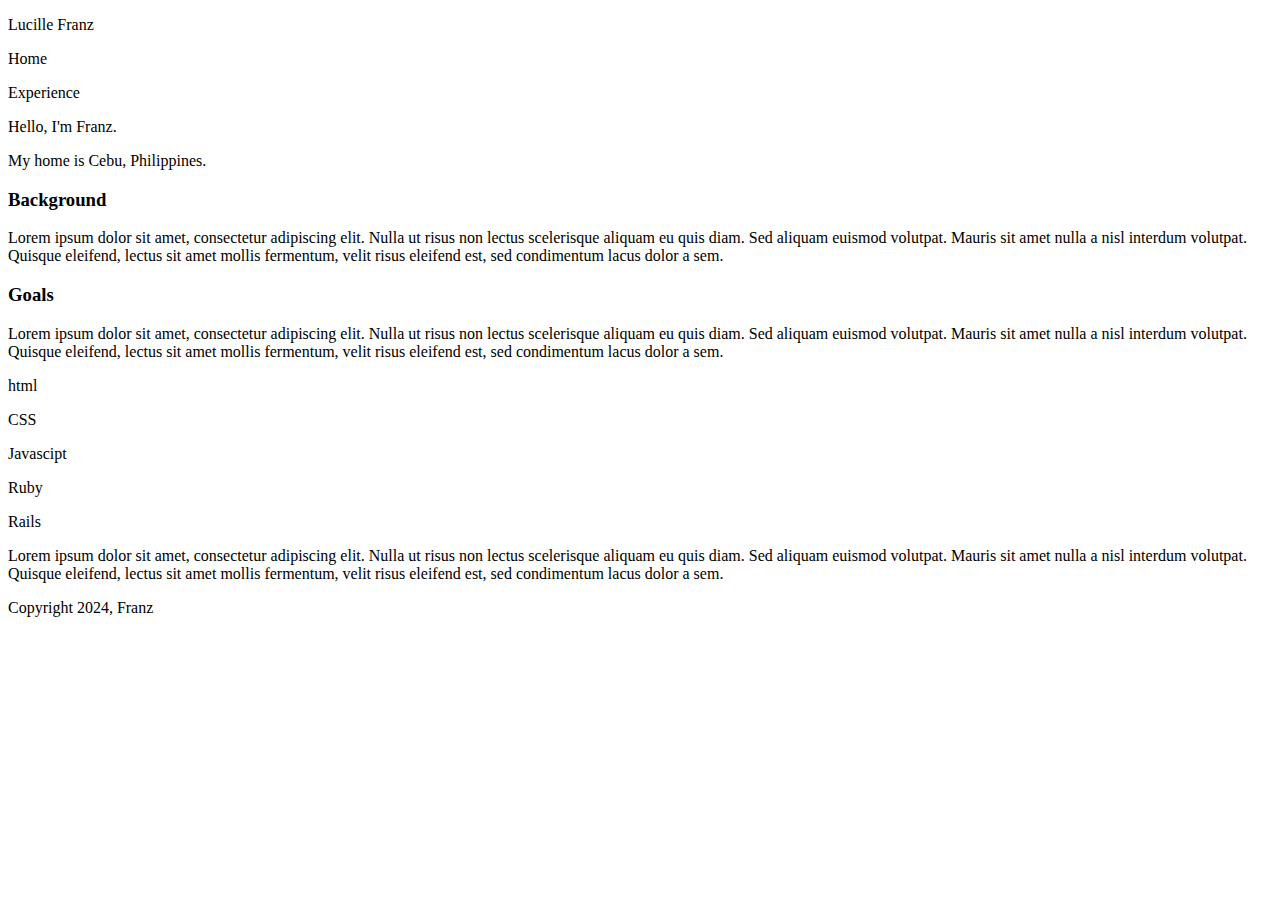
==== index.html @ 94d2f920 "Add content" ====
<!doctype html>
<html lang="en">
<head>
  <title>Franz's Profile</title>
  <link rel="stylesheet" href="styles.css">
</head>
</body>
  <nav>
    <p>Lucille Franz</p>
    <p>Home</p>
    <p>Experience</p>
  </nav>
  <main>
    <p>Hello, I'm Franz.</p>
    <p>My home is Cebu, Philippines.</p>
  </main>

  <section>
    <div>
      <h3>Background</h3>
      <p>Lorem ipsum dolor sit amet, consectetur adipiscing elit. Nulla ut risus non lectus scelerisque aliquam eu quis diam. Sed aliquam euismod volutpat. Mauris sit amet nulla a nisl interdum volutpat. Quisque eleifend, lectus sit amet mollis fermentum, velit risus eleifend est, sed condimentum lacus dolor a sem.</p>
    </div>
  </section>

  <section>
    <div>
      <h3>Goals</h3>
      <p>Lorem ipsum dolor sit amet, consectetur adipiscing elit. Nulla ut risus non lectus scelerisque aliquam eu quis diam. Sed aliquam euismod volutpat. Mauris sit amet nulla a nisl interdum volutpat. Quisque eleifend, lectus sit amet mollis fermentum, velit risus eleifend est, sed condimentum lacus dolor a sem.</p>
        <div>
          <p>html</p>
          <p>CSS</p>
          <p>Javascipt</p>
          <p>Ruby</p>
          <p>Rails</p>
        </div>
      <p>Lorem ipsum dolor sit amet, consectetur adipiscing elit. Nulla ut risus non lectus scelerisque aliquam eu quis diam. Sed aliquam euismod volutpat. Mauris sit amet nulla a nisl interdum volutpat. Quisque eleifend, lectus sit amet mollis fermentum, velit risus eleifend est, sed condimentum lacus dolor a sem.</p>
    </div>
  </section>

  <footer>
    <p>Copyright 2024, Franz</p>
  </footer>
 
</body>
  </html>
---- styles.css ----

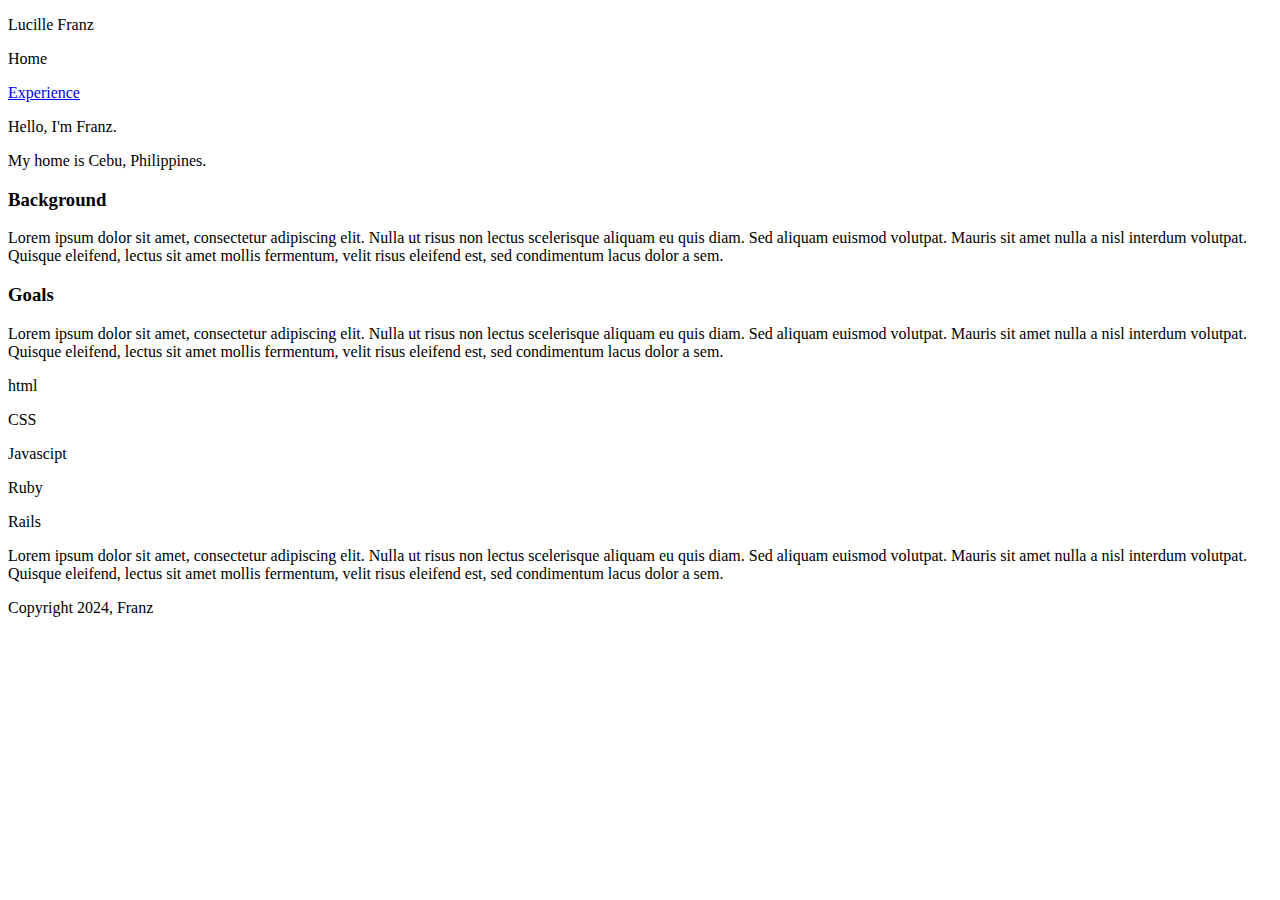
==== commit 5a19b92a: "Add new page" ====
--- a/index.html
+++ b/index.html
@@ -8,12 +8,11 @@
   <nav>
     <p>Lucille Franz</p>
     <p>Home</p>
-    <p>Experience</p>
+    <p><a href="treePortfolio/portfolio/experience.html">Experience</a></p>
   </nav>
   <main>
     <p>Hello, I'm Franz.</p>
     <p>My home is Cebu, Philippines.</p>
-  </main>
 
   <section>
     <div>
@@ -36,6 +35,7 @@
       <p>Lorem ipsum dolor sit amet, consectetur adipiscing elit. Nulla ut risus non lectus scelerisque aliquam eu quis diam. Sed aliquam euismod volutpat. Mauris sit amet nulla a nisl interdum volutpat. Quisque eleifend, lectus sit amet mollis fermentum, velit risus eleifend est, sed condimentum lacus dolor a sem.</p>
     </div>
   </section>
+  </main>
 
   <footer>
     <p>Copyright 2024, Franz</p>
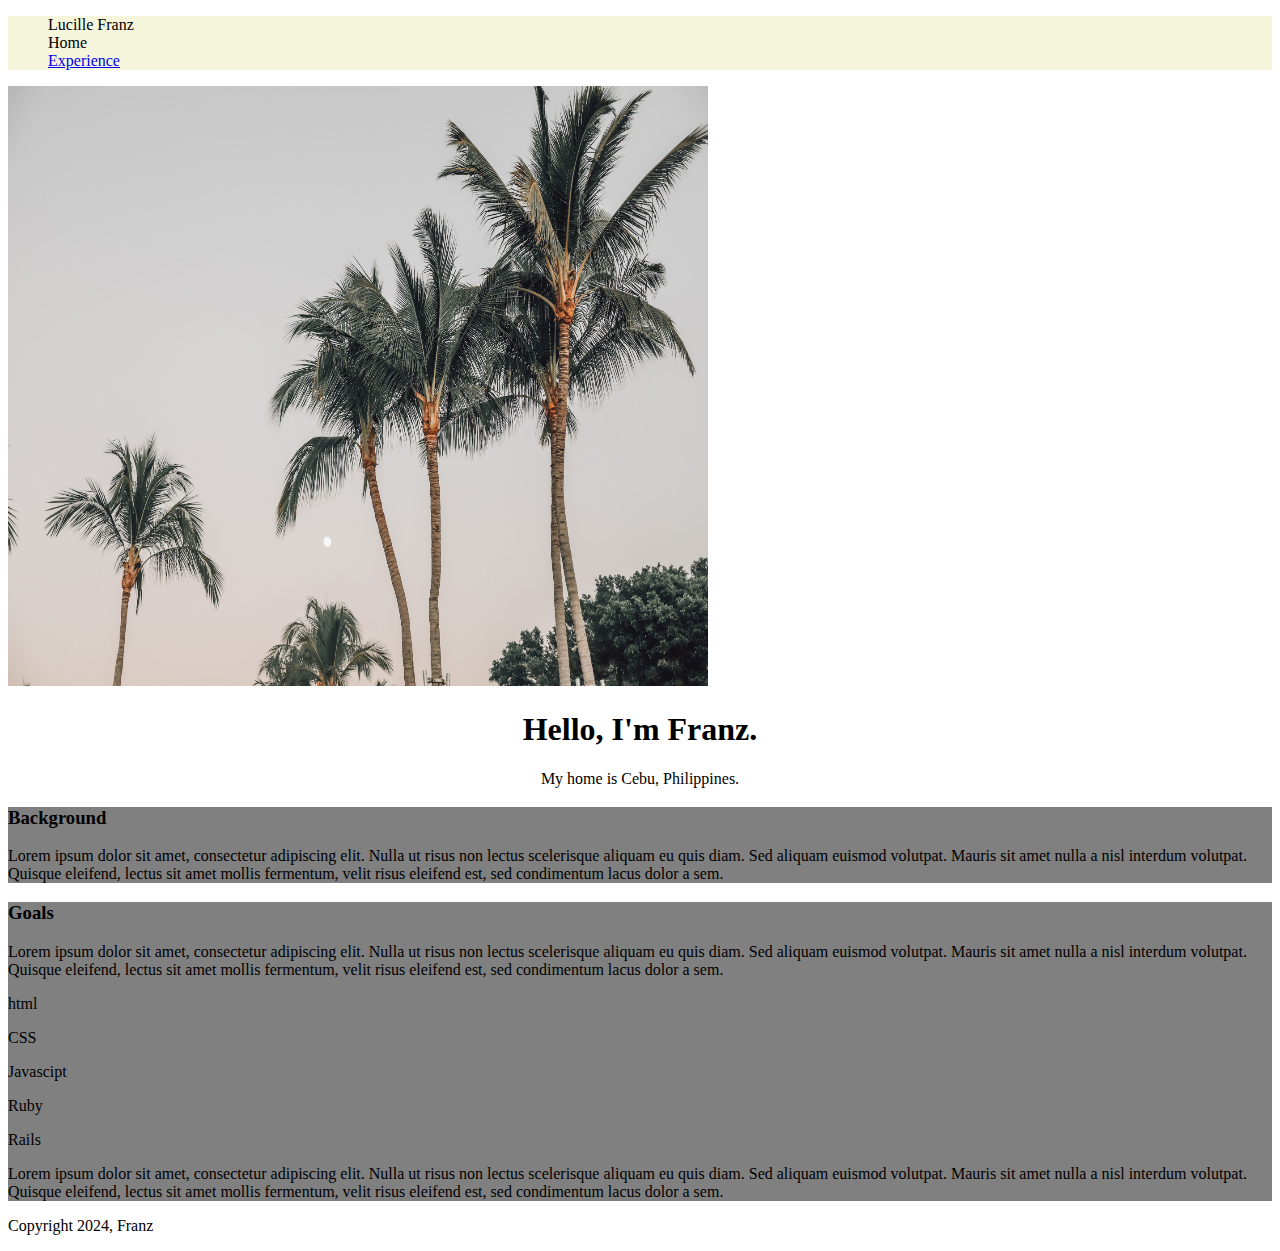
==== commit 1fa97fa5: "Improve html" ====
--- a/index.html
+++ b/index.html
@@ -5,41 +5,47 @@
   <link rel="stylesheet" href="styles.css">
 </head>
 </body>
-  <nav>
-    <p>Lucille Franz</p>
-    <p>Home</p>
-    <p><a href="treePortfolio/portfolio/experience.html">Experience</a></p>
-  </nav>
-  <main>
-    <p>Hello, I'm Franz.</p>
-    <p>My home is Cebu, Philippines.</p>
+    <nav> 
+      <div>
+        <ul>
+          <li>Lucille Franz</li>
+          <li>Home</li>
+          <li><a href="experience.html">Experience</a></li>
+        </ul>
+      </div>
+    </nav>
 
-  <section>
-    <div>
-      <h3>Background</h3>
-      <p>Lorem ipsum dolor sit amet, consectetur adipiscing elit. Nulla ut risus non lectus scelerisque aliquam eu quis diam. Sed aliquam euismod volutpat. Mauris sit amet nulla a nisl interdum volutpat. Quisque eleifend, lectus sit amet mollis fermentum, velit risus eleifend est, sed condimentum lacus dolor a sem.</p>
-    </div>
-  </section>
+    <header> <img src="images/coconutTrees.jpg">
+      <div> 
+        <h1>Hello, I'm Franz.</h1>
+        <p>My home is Cebu, Philippines.</p>
+      </div>
+    </header>
 
-  <section>
-    <div>
-      <h3>Goals</h3>
-      <p>Lorem ipsum dolor sit amet, consectetur adipiscing elit. Nulla ut risus non lectus scelerisque aliquam eu quis diam. Sed aliquam euismod volutpat. Mauris sit amet nulla a nisl interdum volutpat. Quisque eleifend, lectus sit amet mollis fermentum, velit risus eleifend est, sed condimentum lacus dolor a sem.</p>
-        <div>
-          <p>html</p>
-          <p>CSS</p>
-          <p>Javascipt</p>
-          <p>Ruby</p>
-          <p>Rails</p>
-        </div>
-      <p>Lorem ipsum dolor sit amet, consectetur adipiscing elit. Nulla ut risus non lectus scelerisque aliquam eu quis diam. Sed aliquam euismod volutpat. Mauris sit amet nulla a nisl interdum volutpat. Quisque eleifend, lectus sit amet mollis fermentum, velit risus eleifend est, sed condimentum lacus dolor a sem.</p>
-    </div>
-  </section>
-  </main>
+    <main>
+      <div class="background">
+        <h3>Background</h3>
+        <p>Lorem ipsum dolor sit amet, consectetur adipiscing elit. Nulla ut risus non lectus scelerisque aliquam eu quis diam. Sed aliquam euismod volutpat. Mauris sit amet nulla a nisl interdum volutpat. Quisque eleifend, lectus sit amet mollis fermentum, velit risus eleifend est, sed condimentum lacus dolor a sem.</p>
+      </div>
 
-  <footer>
-    <p>Copyright 2024, Franz</p>
-  </footer>
+      <div class="goals">
+        <h3>Goals</h3>
+        <p>Lorem ipsum dolor sit amet, consectetur adipiscing elit. Nulla ut risus non lectus scelerisque aliquam eu quis diam. Sed aliquam euismod volutpat. Mauris sit amet nulla a nisl interdum volutpat. Quisque eleifend, lectus sit amet mollis fermentum, velit risus eleifend est, sed condimentum lacus dolor a sem.</p>
+          <div>
+            <p>html</p>
+            <p>CSS</p>
+            <p>Javascipt</p>
+            <p>Ruby</p>
+            <p>Rails</p>
+          </div>
+        <p>Lorem ipsum dolor sit amet, consectetur adipiscing elit. Nulla ut risus non lectus scelerisque aliquam eu quis diam. Sed aliquam euismod volutpat. Mauris sit amet nulla a nisl interdum volutpat. Quisque eleifend, lectus sit amet mollis fermentum, velit risus eleifend est, sed condimentum lacus dolor a sem.</p>
+      </div>
+     
+    </main>
+
+    <footer>
+      <p>Copyright 2024, Franz</p>
+    </footer>
  
 </body>
   </html>
--- a/styles.css
+++ b/styles.css
@@ -1,3 +1,23 @@
+nav ul {
+    list-style-type:  none;
+    background-color: beige;
+  
+}
 
-    
-  
+header img {
+    height: 600px;
+    width: 700px;
+
+}
+
+header h1 {
+    text-align: center;
+}
+
+header p {
+    text-align: center;
+}
+
+.background, .goals {
+    background-color: grey;
+}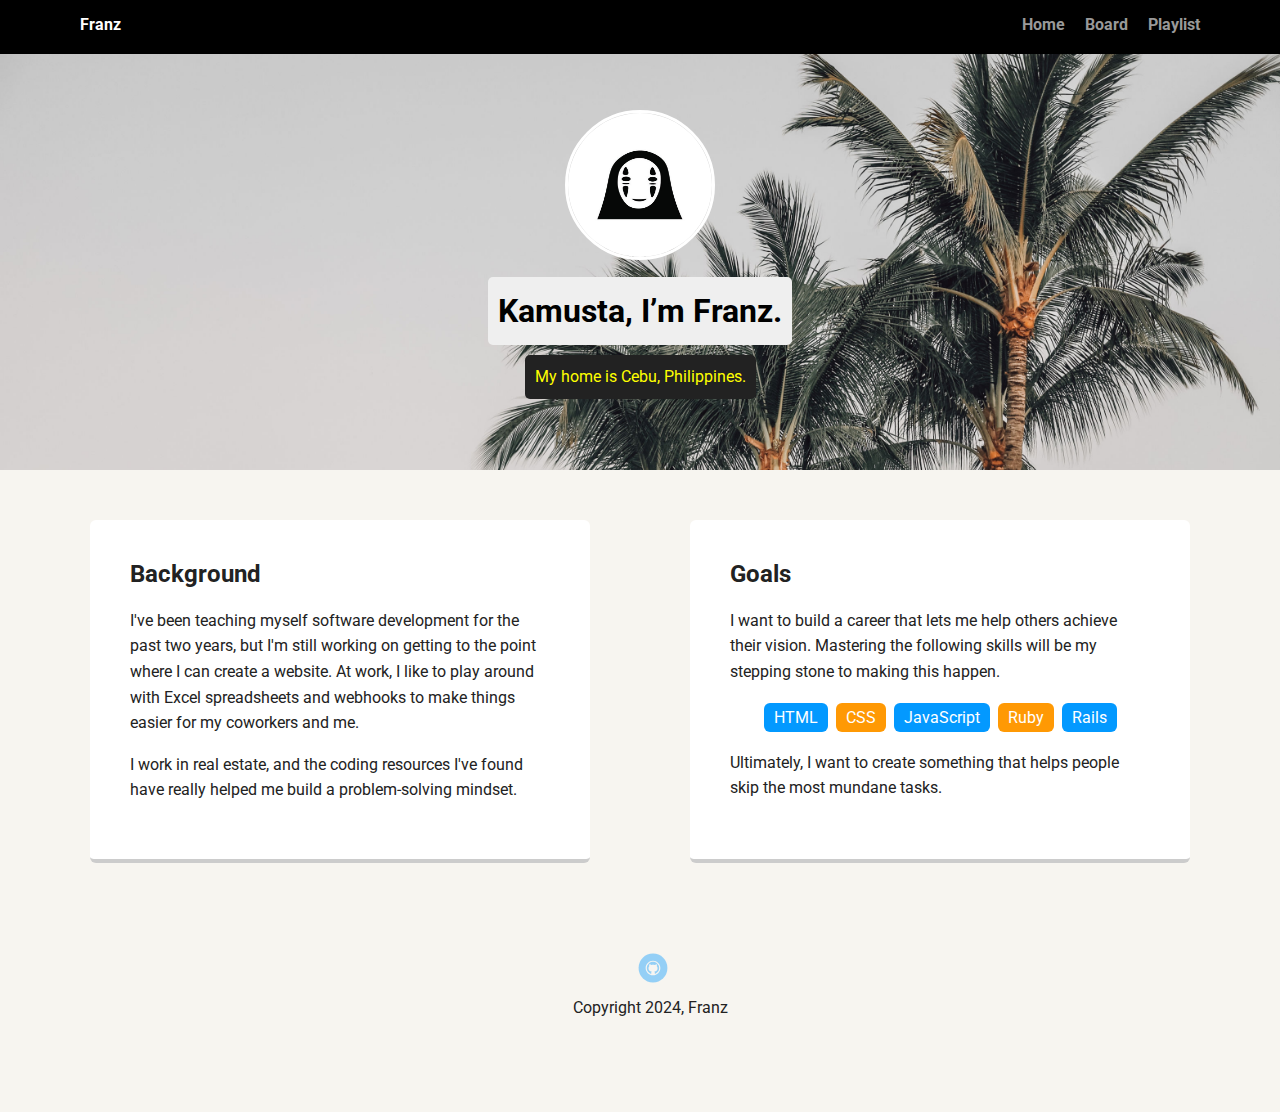
==== commit accbda17: "Add, remove files" ====
--- a/index.html
+++ b/index.html
@@ -1,51 +1,54 @@
 <!doctype html>
 <html lang="en">
 <head>
-  <title>Franz's Profile</title>
+  <meta charset="utf-8">
+  <title>Jane Smith's Profile</title>
+  <meta name="viewport" content="width=device-width, initial-scale=1.0">
   <link rel="stylesheet" href="styles.css">
-</head>
-</body>
-    <nav> 
-      <div>
-        <ul>
-          <li>Lucille Franz</li>
-          <li>Home</li>
-          <li><a href="experience.html">Experience</a></li>
+  <link href="https://fonts.googleapis.com/css?family=Muli%7CRoboto:400,300,500,700,900" rel="stylesheet"></head>
+  <body>
+
+    <div class="main-nav">
+        <ul class="nav">
+          <li class="name">Franz</li>
+          <li><a href="#">Home</a></li>
+          <li><a href="board.html">Board</a></li>
+          <li><a href="playlist.html">Playlist</a></li>
         </ul>
-      </div>
-    </nav>
+    </div>
 
-    <header> <img src="images/coconutTrees.jpg">
-      <div> 
-        <h1>Hello, I'm Franz.</h1>
-        <p>My home is Cebu, Philippines.</p>
-      </div>
+    <header>
+      <img src="images/profile pic.jpg" alt="The character ghost in Spirited Away" class="profile-image">
+      <h1 class="tag name">Kamusta, I’m Franz.</h1>
+      <p class="tag location">My home is Cebu, Philippines.</p>
     </header>
 
-    <main>
-      <div class="background">
-        <h3>Background</h3>
-        <p>Lorem ipsum dolor sit amet, consectetur adipiscing elit. Nulla ut risus non lectus scelerisque aliquam eu quis diam. Sed aliquam euismod volutpat. Mauris sit amet nulla a nisl interdum volutpat. Quisque eleifend, lectus sit amet mollis fermentum, velit risus eleifend est, sed condimentum lacus dolor a sem.</p>
-      </div>
+    <main class="flex">
+      <div class="card">
+        <h2>Background</h2>
+        <p>I've been teaching myself software development for the past two years, but I'm still working on getting to the point where I can create a website. At work, I like to play around with Excel spreadsheets and webhooks to make things easier for my coworkers and me.</p>
+        <p>I work in real estate, and the coding resources I've found have really helped me build a problem-solving mindset.</p>
+      </div> 
 
-      <div class="goals">
-        <h3>Goals</h3>
-        <p>Lorem ipsum dolor sit amet, consectetur adipiscing elit. Nulla ut risus non lectus scelerisque aliquam eu quis diam. Sed aliquam euismod volutpat. Mauris sit amet nulla a nisl interdum volutpat. Quisque eleifend, lectus sit amet mollis fermentum, velit risus eleifend est, sed condimentum lacus dolor a sem.</p>
-          <div>
-            <p>html</p>
-            <p>CSS</p>
-            <p>Javascipt</p>
-            <p>Ruby</p>
-            <p>Rails</p>
-          </div>
-        <p>Lorem ipsum dolor sit amet, consectetur adipiscing elit. Nulla ut risus non lectus scelerisque aliquam eu quis diam. Sed aliquam euismod volutpat. Mauris sit amet nulla a nisl interdum volutpat. Quisque eleifend, lectus sit amet mollis fermentum, velit risus eleifend est, sed condimentum lacus dolor a sem.</p>
-      </div>
-     
+      <div class="card">
+        <h2>Goals</h2>
+        <p>I want to build a career that lets me help others achieve their vision. Mastering the following skills will be my stepping stone to making this happen.</p>
+        <ul class="skills">
+          <li>HTML</li>
+          <li>CSS</li>
+          <li>JavaScript</li>
+          <li>Ruby</li>
+          <li>Rails</li>
+        </ul>
+        <p>Ultimately, I want to create something that helps people skip the most mundane tasks.</p>
+      </div> 
+
     </main>
-
     <footer>
-      <p>Copyright 2024, Franz</p>
+      <ul>
+        <li><a href="https://github.com/Lucille7100/portfolio" class="social github">Github</a></li>
+      </ul>
+      <p class="copyright">Copyright 2024, Franz</p>
     </footer>
- 
-</body>
+  </body>
   </html>
--- a/styles.css
+++ b/styles.css
@@ -1,23 +1,225 @@
-nav ul {
-    list-style-type:  none;
-    background-color: beige;
-  
-}
+/* Global Layout Set-up */
+* { 
+    box-sizing: border-box;
+  }
+    
+  body {
+    margin: 0;
+    padding: 0;
+    text-align: center;
+    font-family: 'Roboto', sans-serif;
+    color: #222;
+    background: #f7f5f0;
+  }
+  /* Link Styles */
+  
+  a {
+    text-decoration: none;
+    color: #999;
+  }
+  a:hover {
+    color: #6633ff;
+  }
+  
+  /* Section Styles */
+  
+  .main-nav {
+    width: 100%;
+    background: black;
+    min-height: 30px;
+    padding: 10px;
+    position: fixed;
+    text-align: center;
+  }
 
-header img {
-    height: 600px;
-    width: 700px;
+  .main-nav-board {    
+    width: 100%;
+    background: beige;
+    min-height: 30px;
+    padding: 10px;
+    position: fixed;
+    text-align:left;
+  }
+  
+  .nav-board {
+    display: flex;
+    justify-content: space-between;
+    font-weight: 700;
+    list-style-type: none;
+    margin: 0 auto;
+    padding: 0;
+  }
+  .board-li a {
+    color:  black;
+  }
+  
+  .nav {
+    display: flex;
+    justify-content: space-around;
+    font-weight: 700;
+    list-style-type: none;
+    margin: 0 auto;
+    padding: 0;
+  }
+  
+  .nav .name {
+      display: block;
+      margin-right: auto;
+      color: white;
+  }
+  .nav li {
+    padding: 5px 10px 10px 10px;
+  }
+  .nav a {
+    transition: all .5s;
+  }
+  .nav a:hover {
+    color: white
+  }
+  
+  header {
+    text-align: center;
+    background: url('images/coconutTrees.jpg') no-repeat top center ;
+    background-size: cover;
+    overflow: hidden;
+    padding-top: 60px;
+  }
+  header {
+    line-height: 1.5;
+  }
+  header .profile-image {
+    margin-top: 50px;
+    width: 150px;
+    height: 150px;
+    border-radius: 50%;
+    border: 3px solid white;
+    transition: all .5s;
+  }
+  header .profile-image:hover {
+    transform: scale(1.2) rotate(5deg);
+  }
+  .tag {
+    background-color: #efefef;
+    color: black;
+    padding: 10px;
+    border-radius: 5px;
+    display: table;
+    margin: 10px auto;
+  } 
+  .location {
+    background-color: #222;
+    color: yellow;
+  }
+  .card {
+    margin: 30px;
+    padding: 20px 40px 40px;
+    max-width: 500px;
+    text-align: left;
+    background: #fff;
+    border-bottom: 4px solid #ccc;
+    border-radius: 6px;
+    transition: all .5s;
+  }
+  .card:hover {
+    border-color: #ff99ff;
+  }
+  
+  ul.skills {
+    padding: 0;
+    text-align: center;
+  }
+  
+  .skills li {
+    border-radius: 6px;
+    display: inline-block;
+    background: #ff9904;
+    color: white;
+    padding: 5px 10px;
+    margin: 2px;
+  }
+  
+  .skills li:nth-child(odd) {
+    background: #0399ff;
+  }
+  
+  footer {
+    width: 100%;
+    min-height: 30px;
+    padding: 20px 0 40px 20px;
+  }
+  
+  footer .copyright {
+    top: -8px;
+    font-size: .75em;
+  }
+  
+  footer ul {
+    list-style-type: none;
+    margin: 0;
+    padding: 0;
+  }
+  
+  footer ul li {
+    display: inline-block;
+  }
+  
+  a.social {
+    display: inline-block;
+    text-indent: -9999px;
+    margin-left: 5px;
+    width: 30px;
+    height: 30px;
+    background-size: 30px 30px;
+    opacity: .4;
+    transition: all .5s;
+  }
 
-}
-
-header h1 {
-    text-align: center;
-}
-
-header p {
-    text-align: center;
-}
-
-.background, .goals {
-    background-color: grey;
-}+  a.github {
+    background-image: url(images/github.svg);
+  }
+  a.social:hover {
+    opacity: 1;
+  }
+  .clearfix {
+    clear: both;
+  }
+  
+  /* Styles for larger screens */
+  @media screen and (min-width: 720px) {
+    
+    .flex {
+        display: -ms-flexbox;      /* TWEENER - IE 10 */
+        display: flex; 
+        max-width: 1200px;
+        -ms-flex-pack: distribute;
+        justify-content: space-around;
+        margin: 0 auto;
+    }
+  
+    header {
+      min-height: 470px;
+    }
+  
+    .nav {
+      max-width: 1200px;
+      padding: 0 30px;
+    }
+  
+  
+    main {
+      padding-top: 20px;
+    }
+  
+    main p {
+      line-height: 1.6em;
+    }
+  
+    footer {
+      font-size: 1.3em;
+      max-width: 1200px;
+      margin: 40px auto;
+    }
+  
+  }
+  
+  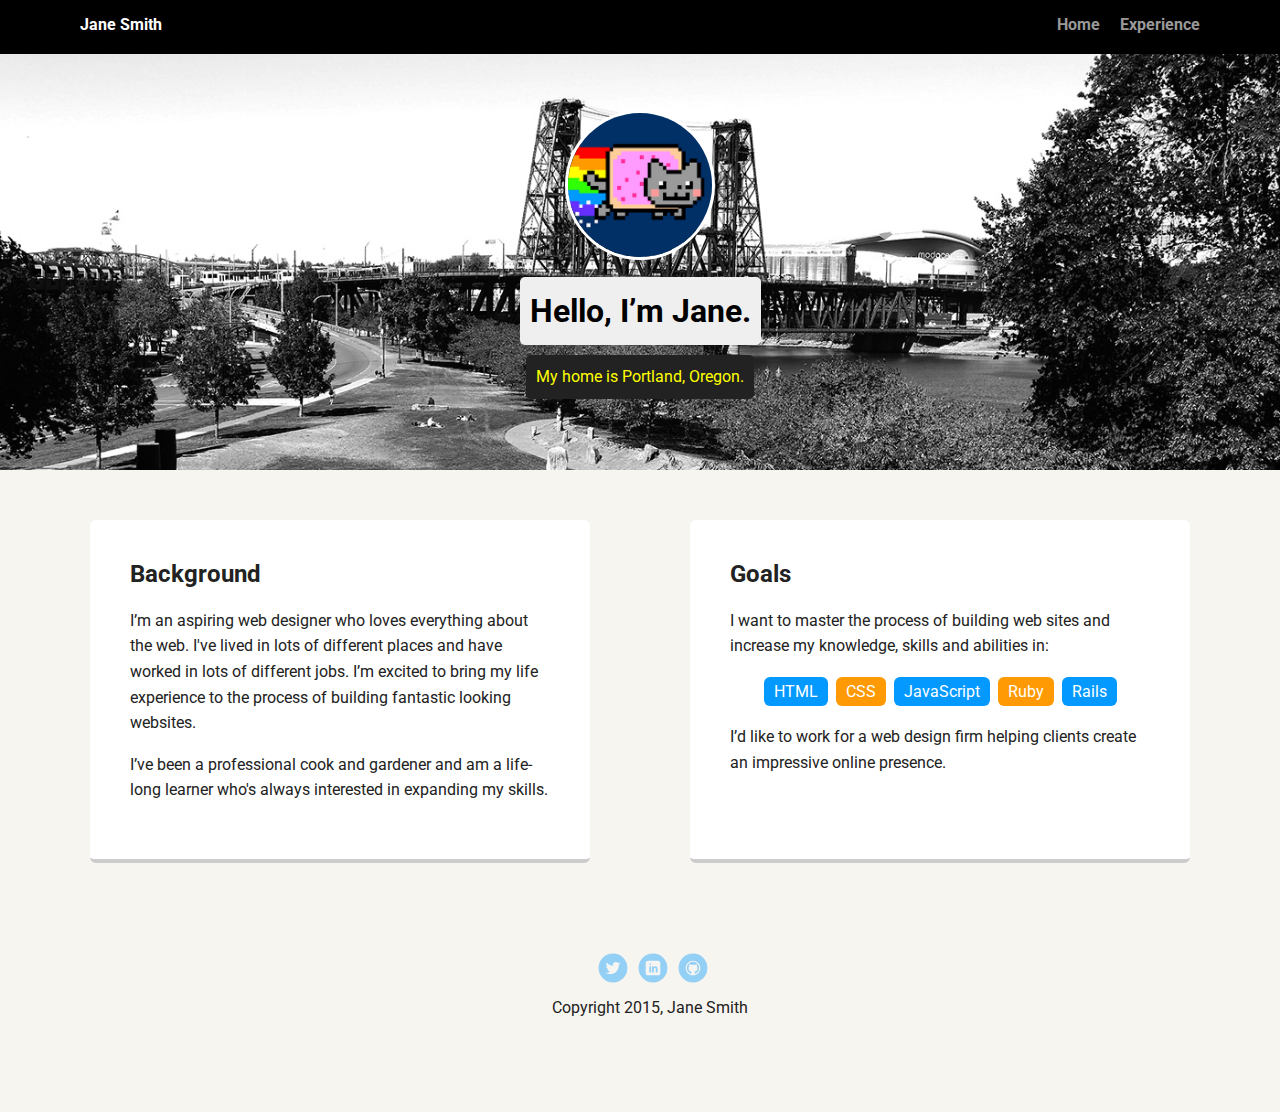
==== commit a0ebf57a: "Reset files" ====
--- a/index.html
+++ b/index.html
@@ -10,29 +10,28 @@
 
     <div class="main-nav">
         <ul class="nav">
-          <li class="name">Franz</li>
+          <li class="name">Jane Smith</li>
           <li><a href="#">Home</a></li>
-          <li><a href="board.html">Board</a></li>
-          <li><a href="playlist.html">Playlist</a></li>
+          <li><a href="#">Experience</a></li>
         </ul>
     </div>
 
     <header>
-      <img src="images/profile pic.jpg" alt="The character ghost in Spirited Away" class="profile-image">
-      <h1 class="tag name">Kamusta, I’m Franz.</h1>
-      <p class="tag location">My home is Cebu, Philippines.</p>
+      <img src="images/me.png" alt="Drawing of Jane Smith" class="profile-image">
+      <h1 class="tag name">Hello, I’m Jane.</h1>
+      <p class="tag location">My home is Portland, Oregon.</p>
     </header>
 
     <main class="flex">
       <div class="card">
         <h2>Background</h2>
-        <p>I've been teaching myself software development for the past two years, but I'm still working on getting to the point where I can create a website. At work, I like to play around with Excel spreadsheets and webhooks to make things easier for my coworkers and me.</p>
-        <p>I work in real estate, and the coding resources I've found have really helped me build a problem-solving mindset.</p>
+        <p>I’m an aspiring web designer who loves everything about the web. I've lived in lots of different places and have worked in lots of different jobs. I’m excited to bring my life experience to the process of building fantastic looking websites.</p>
+        <p>I’ve been a professional cook and gardener and am a life-long learner who's always interested in expanding my skills.</p>
       </div> 
 
       <div class="card">
         <h2>Goals</h2>
-        <p>I want to build a career that lets me help others achieve their vision. Mastering the following skills will be my stepping stone to making this happen.</p>
+        <p>I want to master the process of building web sites and increase my knowledge, skills and abilities in:</p>
         <ul class="skills">
           <li>HTML</li>
           <li>CSS</li>
@@ -40,15 +39,17 @@
           <li>Ruby</li>
           <li>Rails</li>
         </ul>
-        <p>Ultimately, I want to create something that helps people skip the most mundane tasks.</p>
+        <p>I’d like to work for a web design firm helping clients create an impressive online presence.</p>
       </div> 
 
     </main>
     <footer>
       <ul>
-        <li><a href="https://github.com/Lucille7100/portfolio" class="social github">Github</a></li>
+        <li><a href="#" class="social twitter">Twitter</a></li>
+        <li><a href="#" class="social linkedin">LinkedIn</a></li>
+        <li><a href="#" class="social github">Github</a></li>
       </ul>
-      <p class="copyright">Copyright 2024, Franz</p>
+      <p class="copyright">Copyright 2015, Jane Smith</p>
     </footer>
   </body>
   </html>
--- a/styles.css
+++ b/styles.css
@@ -1,225 +1,207 @@
 /* Global Layout Set-up */
 * { 
-    box-sizing: border-box;
-  }
-    
-  body {
-    margin: 0;
-    padding: 0;
-    text-align: center;
-    font-family: 'Roboto', sans-serif;
-    color: #222;
-    background: #f7f5f0;
-  }
-  /* Link Styles */
+  box-sizing: border-box;
+}
   
-  a {
-    text-decoration: none;
-    color: #999;
-  }
-  a:hover {
-    color: #6633ff;
-  }
+body {
+  margin: 0;
+  padding: 0;
+  text-align: center;
+  font-family: 'Roboto', sans-serif;
+  color: #222;
+  background: #f7f5f0;
+}
+/* Link Styles */
+
+a {
+  text-decoration: none;
+  color: #999;
+}
+a:hover {
+  color: #6633ff;
+}
+
+/* Section Styles */
+
+.main-nav {
+  width: 100%;
+  background: black;
+  min-height: 30px;
+  padding: 10px;
+  position: fixed;
+  text-align: center;
+}
+.nav {
+  display: flex;
+  justify-content: space-around;
+  font-weight: 700;
+  list-style-type: none;
+  margin: 0 auto;
+  padding: 0;
+}
+
+.nav .name {
+    display: block;
+    margin-right: auto;
+    color: white;
+}
+.nav li {
+  padding: 5px 10px 10px 10px;
+}
+.nav a {
+  transition: all .5s;
+}
+.nav a:hover {
+  color: white
+}
+
+header {
+  text-align: center;
+  background: url('images/portland.jpg') no-repeat top center ;
+  background-size: cover;
+  overflow: hidden;
+  padding-top: 60px;
+}
+header {
+  line-height: 1.5;
+}
+header .profile-image {
+  margin-top: 50px;
+  width: 150px;
+  height: 150px;
+  border-radius: 50%;
+  border: 3px solid white;
+  transition: all .5s;
+}
+header .profile-image:hover {
+  transform: scale(1.2) rotate(5deg);
+}
+.tag {
+  background-color: #efefef;
+  color: black;
+  padding: 10px;
+  border-radius: 5px;
+  display: table;
+  margin: 10px auto;
+} 
+.location {
+  background-color: #222;
+  color: yellow;
+}
+.card {
+  margin: 30px;
+  padding: 20px 40px 40px;
+  max-width: 500px;
+  text-align: left;
+  background: #fff;
+  border-bottom: 4px solid #ccc;
+  border-radius: 6px;
+  transition: all .5s;
+}
+.card:hover {
+  border-color: #ff99ff;
+}
+
+ul.skills {
+  padding: 0;
+  text-align: center;
+}
+
+.skills li {
+  border-radius: 6px;
+  display: inline-block;
+  background: #ff9904;
+  color: white;
+  padding: 5px 10px;
+  margin: 2px;
+}
+
+.skills li:nth-child(odd) {
+  background: #0399ff;
+}
+
+footer {
+  width: 100%;
+  min-height: 30px;
+  padding: 20px 0 40px 20px;
+}
+
+footer .copyright {
+  top: -8px;
+  font-size: .75em;
+}
+
+footer ul {
+  list-style-type: none;
+  margin: 0;
+  padding: 0;
+}
+
+footer ul li {
+  display: inline-block;
+}
+
+a.social {
+  display: inline-block;
+  text-indent: -9999px;
+  margin-left: 5px;
+  width: 30px;
+  height: 30px;
+  background-size: 30px 30px;
+  opacity: .4;
+  transition: all .5s;
+}
+a.twitter {
+  background-image: url(images/twitter.svg);
+}
+a.linkedin {
+  background-image: url(images/linkedin.svg);
+}
+a.github {
+  background-image: url(images/github.svg);
+}
+a.social:hover {
+  opacity: 1;
+}
+.clearfix {
+  clear: both;
+}
+
+/* Styles for larger screens */
+@media screen and (min-width: 720px) {
   
-  /* Section Styles */
-  
-  .main-nav {
-    width: 100%;
-    background: black;
-    min-height: 30px;
-    padding: 10px;
-    position: fixed;
-    text-align: center;
-  }
-
-  .main-nav-board {    
-    width: 100%;
-    background: beige;
-    min-height: 30px;
-    padding: 10px;
-    position: fixed;
-    text-align:left;
-  }
-  
-  .nav-board {
-    display: flex;
-    justify-content: space-between;
-    font-weight: 700;
-    list-style-type: none;
-    margin: 0 auto;
-    padding: 0;
-  }
-  .board-li a {
-    color:  black;
-  }
-  
+  .flex {
+      display: -ms-flexbox;      /* TWEENER - IE 10 */
+      display: flex; 
+      max-width: 1200px;
+      -ms-flex-pack: distribute;
+      justify-content: space-around;
+      margin: 0 auto;
+  }
+
+  header {
+    min-height: 470px;
+  }
+
   .nav {
-    display: flex;
-    justify-content: space-around;
-    font-weight: 700;
-    list-style-type: none;
-    margin: 0 auto;
-    padding: 0;
-  }
-  
-  .nav .name {
-      display: block;
-      margin-right: auto;
-      color: white;
-  }
-  .nav li {
-    padding: 5px 10px 10px 10px;
-  }
-  .nav a {
-    transition: all .5s;
-  }
-  .nav a:hover {
-    color: white
-  }
-  
-  header {
-    text-align: center;
-    background: url('images/coconutTrees.jpg') no-repeat top center ;
-    background-size: cover;
-    overflow: hidden;
-    padding-top: 60px;
-  }
-  header {
-    line-height: 1.5;
-  }
-  header .profile-image {
-    margin-top: 50px;
-    width: 150px;
-    height: 150px;
-    border-radius: 50%;
-    border: 3px solid white;
-    transition: all .5s;
-  }
-  header .profile-image:hover {
-    transform: scale(1.2) rotate(5deg);
-  }
-  .tag {
-    background-color: #efefef;
-    color: black;
-    padding: 10px;
-    border-radius: 5px;
-    display: table;
-    margin: 10px auto;
-  } 
-  .location {
-    background-color: #222;
-    color: yellow;
-  }
-  .card {
-    margin: 30px;
-    padding: 20px 40px 40px;
-    max-width: 500px;
-    text-align: left;
-    background: #fff;
-    border-bottom: 4px solid #ccc;
-    border-radius: 6px;
-    transition: all .5s;
-  }
-  .card:hover {
-    border-color: #ff99ff;
-  }
-  
-  ul.skills {
-    padding: 0;
-    text-align: center;
-  }
-  
-  .skills li {
-    border-radius: 6px;
-    display: inline-block;
-    background: #ff9904;
-    color: white;
-    padding: 5px 10px;
-    margin: 2px;
-  }
-  
-  .skills li:nth-child(odd) {
-    background: #0399ff;
-  }
-  
+    max-width: 1200px;
+    padding: 0 30px;
+  }
+
+
+  main {
+    padding-top: 20px;
+  }
+
+  main p {
+    line-height: 1.6em;
+  }
+
   footer {
-    width: 100%;
-    min-height: 30px;
-    padding: 20px 0 40px 20px;
-  }
-  
-  footer .copyright {
-    top: -8px;
-    font-size: .75em;
-  }
-  
-  footer ul {
-    list-style-type: none;
-    margin: 0;
-    padding: 0;
-  }
-  
-  footer ul li {
-    display: inline-block;
-  }
-  
-  a.social {
-    display: inline-block;
-    text-indent: -9999px;
-    margin-left: 5px;
-    width: 30px;
-    height: 30px;
-    background-size: 30px 30px;
-    opacity: .4;
-    transition: all .5s;
-  }
-
-  a.github {
-    background-image: url(images/github.svg);
-  }
-  a.social:hover {
-    opacity: 1;
-  }
-  .clearfix {
-    clear: both;
-  }
-  
-  /* Styles for larger screens */
-  @media screen and (min-width: 720px) {
-    
-    .flex {
-        display: -ms-flexbox;      /* TWEENER - IE 10 */
-        display: flex; 
-        max-width: 1200px;
-        -ms-flex-pack: distribute;
-        justify-content: space-around;
-        margin: 0 auto;
-    }
-  
-    header {
-      min-height: 470px;
-    }
-  
-    .nav {
-      max-width: 1200px;
-      padding: 0 30px;
-    }
-  
-  
-    main {
-      padding-top: 20px;
-    }
-  
-    main p {
-      line-height: 1.6em;
-    }
-  
-    footer {
-      font-size: 1.3em;
-      max-width: 1200px;
-      margin: 40px auto;
-    }
-  
-  }
-  
-  +    font-size: 1.3em;
+    max-width: 1200px;
+    margin: 40px auto;
+  }
+
+}
+
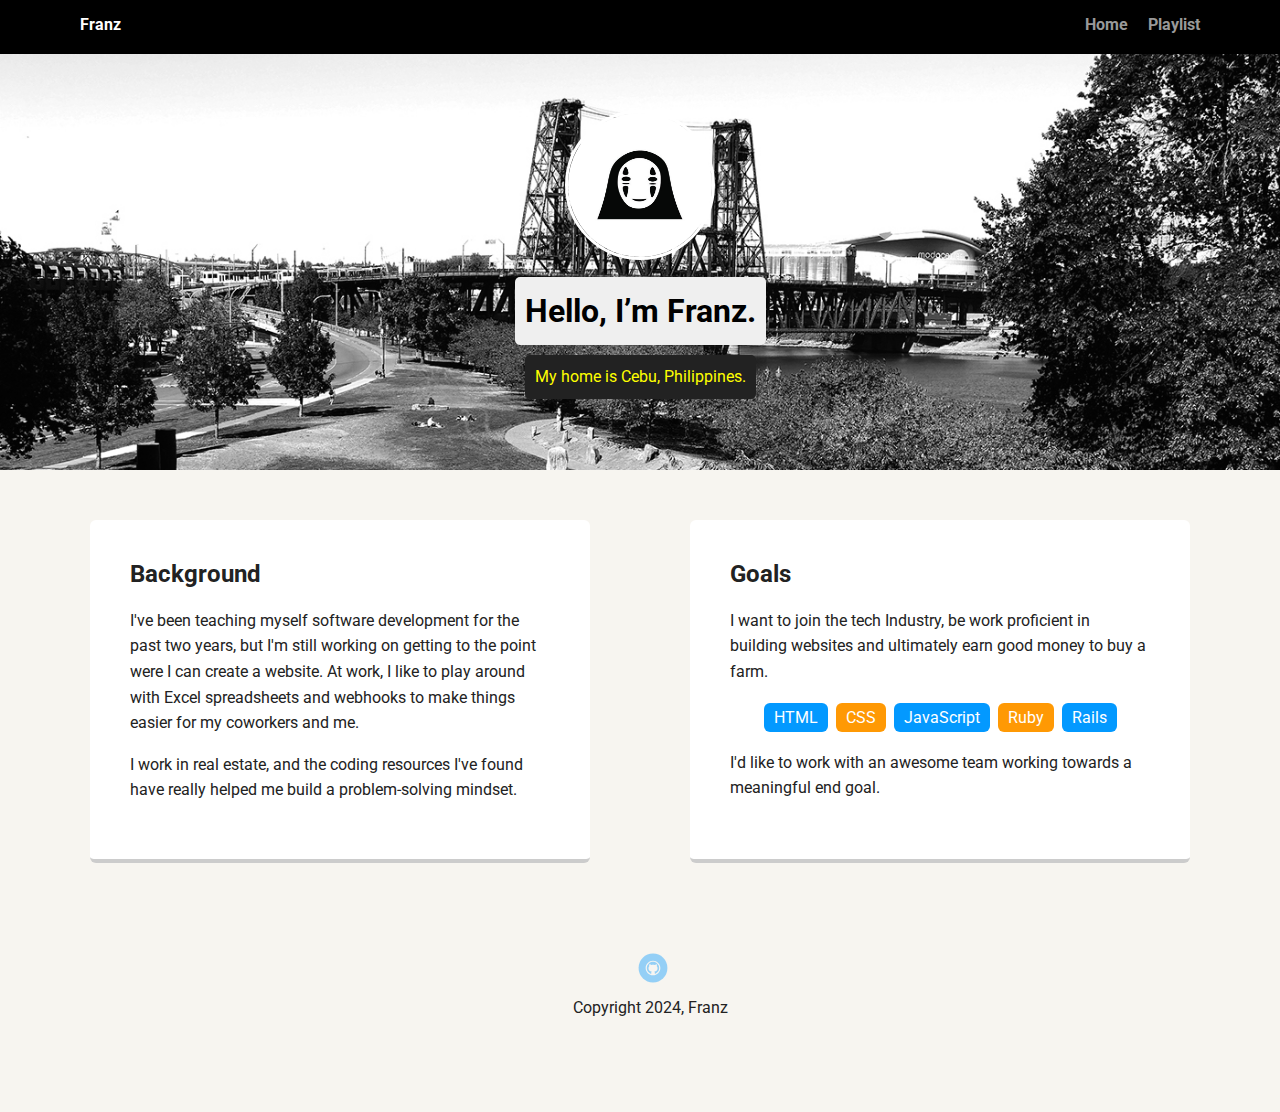
==== commit 90533a23: "Add new photo, edit html" ====
--- a/index.html
+++ b/index.html
@@ -10,28 +10,28 @@
 
     <div class="main-nav">
         <ul class="nav">
-          <li class="name">Jane Smith</li>
+          <li class="name">Franz</li>
           <li><a href="#">Home</a></li>
-          <li><a href="#">Experience</a></li>
+          <li><a href="playlist.html">Playlist</a></li>
         </ul>
     </div>
 
     <header>
-      <img src="images/me.png" alt="Drawing of Jane Smith" class="profile-image">
-      <h1 class="tag name">Hello, I’m Jane.</h1>
-      <p class="tag location">My home is Portland, Oregon.</p>
+      <img src="images/profile pic.jpg" alt="A photo of the Ghost in 'Spirited Away'" class="profile-image">
+      <h1 class="tag name">Hello, I’m Franz.</h1>
+      <p class="tag location">My home is Cebu, Philippines.</p>
     </header>
 
     <main class="flex">
       <div class="card">
         <h2>Background</h2>
-        <p>I’m an aspiring web designer who loves everything about the web. I've lived in lots of different places and have worked in lots of different jobs. I’m excited to bring my life experience to the process of building fantastic looking websites.</p>
-        <p>I’ve been a professional cook and gardener and am a life-long learner who's always interested in expanding my skills.</p>
+        <p>I've been teaching myself software development for the past two years, but I'm still working on getting to the point were I can create a website. At work, I like to play around with Excel spreadsheets and webhooks to make things easier for my coworkers and me.</p>
+        <p>I work in real estate, and the coding resources I've found have really helped me build a problem-solving mindset.</p>
       </div> 
 
       <div class="card">
         <h2>Goals</h2>
-        <p>I want to master the process of building web sites and increase my knowledge, skills and abilities in:</p>
+        <p>I want to join the tech Industry, be work proficient in building websites and ultimately earn good money to buy a farm.</p>
         <ul class="skills">
           <li>HTML</li>
           <li>CSS</li>
@@ -39,17 +39,16 @@
           <li>Ruby</li>
           <li>Rails</li>
         </ul>
-        <p>I’d like to work for a web design firm helping clients create an impressive online presence.</p>
+        <p>I'd like to work with an awesome team working towards a meaningful end goal.</p>
       </div> 
 
     </main>
     <footer>
       <ul>
-        <li><a href="#" class="social twitter">Twitter</a></li>
-        <li><a href="#" class="social linkedin">LinkedIn</a></li>
-        <li><a href="#" class="social github">Github</a></li>
+  
+        <li><a href="https://github.com/Lucille7100" class="social github" target="_blank">Github</a></li>
       </ul>
-      <p class="copyright">Copyright 2015, Jane Smith</p>
+      <p class="copyright">Copyright 2024, Franz</p>
     </footer>
   </body>
   </html>
--- a/styles.css
+++ b/styles.css
@@ -61,6 +61,14 @@
   background-size: cover;
   overflow: hidden;
   padding-top: 60px;
+}
+#playlist {
+  text-align: center;
+  background: url('images/playlist-logo.jpg') no-repeat top center;
+  background-size: cover;
+  overflow: hidden;
+  padding-top: 200px;
+  padding-bottom: 50px;
 }
 header {
   line-height: 1.5;
@@ -88,6 +96,11 @@
   background-color: #222;
   color: yellow;
 }
+.location2 {
+color: rgba(67, 67, 67, 0.723);
+background-color: white;
+font-size: 30px;
+}
 .card {
   margin: 30px;
   padding: 20px 40px 40px;
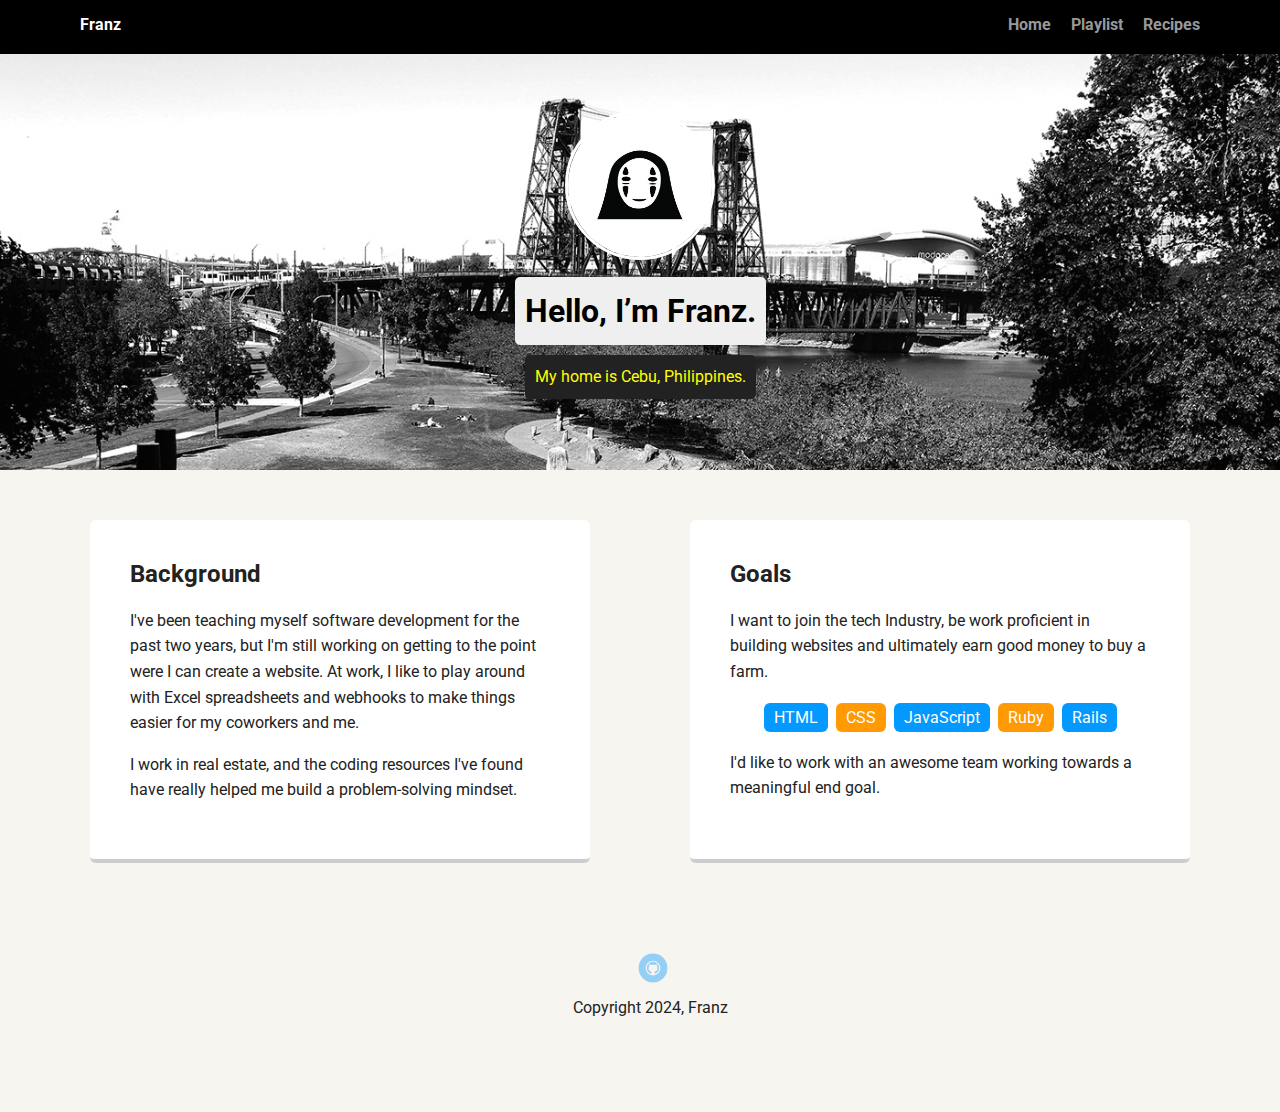
==== commit 0a945df8: "Add new html & photo" ====
--- a/index.html
+++ b/index.html
@@ -13,11 +13,12 @@
           <li class="name">Franz</li>
           <li><a href="#">Home</a></li>
           <li><a href="playlist.html">Playlist</a></li>
+          <li><a href="recipes.html">Recipes</a></li>
         </ul>
     </div>
 
     <header>
-      <img src="images/profile pic.jpg" alt="A photo of the Ghost in 'Spirited Away'" class="profile-image">
+      <img src="images/profilePic.jpg" alt="A photo of the Ghost in 'Spirited Away'" class="profile-image">
       <h1 class="tag name">Hello, I’m Franz.</h1>
       <p class="tag location">My home is Cebu, Philippines.</p>
     </header>
--- a/styles.css
+++ b/styles.css
@@ -67,8 +67,16 @@
   background: url('images/playlist-logo.jpg') no-repeat top center;
   background-size: cover;
   overflow: hidden;
-  padding-top: 200px;
-  padding-bottom: 50px;
+  padding-top: 10em;
+  padding-bottom: 10em;
+}
+#recipe {
+  text-align: center;
+  background: url('images/recipe.jpg') no-repeat top center;
+  background-size: cover;
+  overflow: hidden;
+  padding-top: 10em;
+  padding-bottom: 10em;
 }
 header {
   line-height: 1.5;
@@ -114,7 +122,22 @@
 .card:hover {
   border-color: #ff99ff;
 }
-
+.play-main {
+  display: block;
+}
+.songs {
+  list-style: none;
+  text-align: left;
+  color: grey;
+}
+.songs a {
+  font-size: 18px;
+  color: black;
+}
+.songs a:hover {
+  color: steelblue;
+  font-size: 20px;
+}
 ul.skills {
   padding: 0;
   text-align: center;
